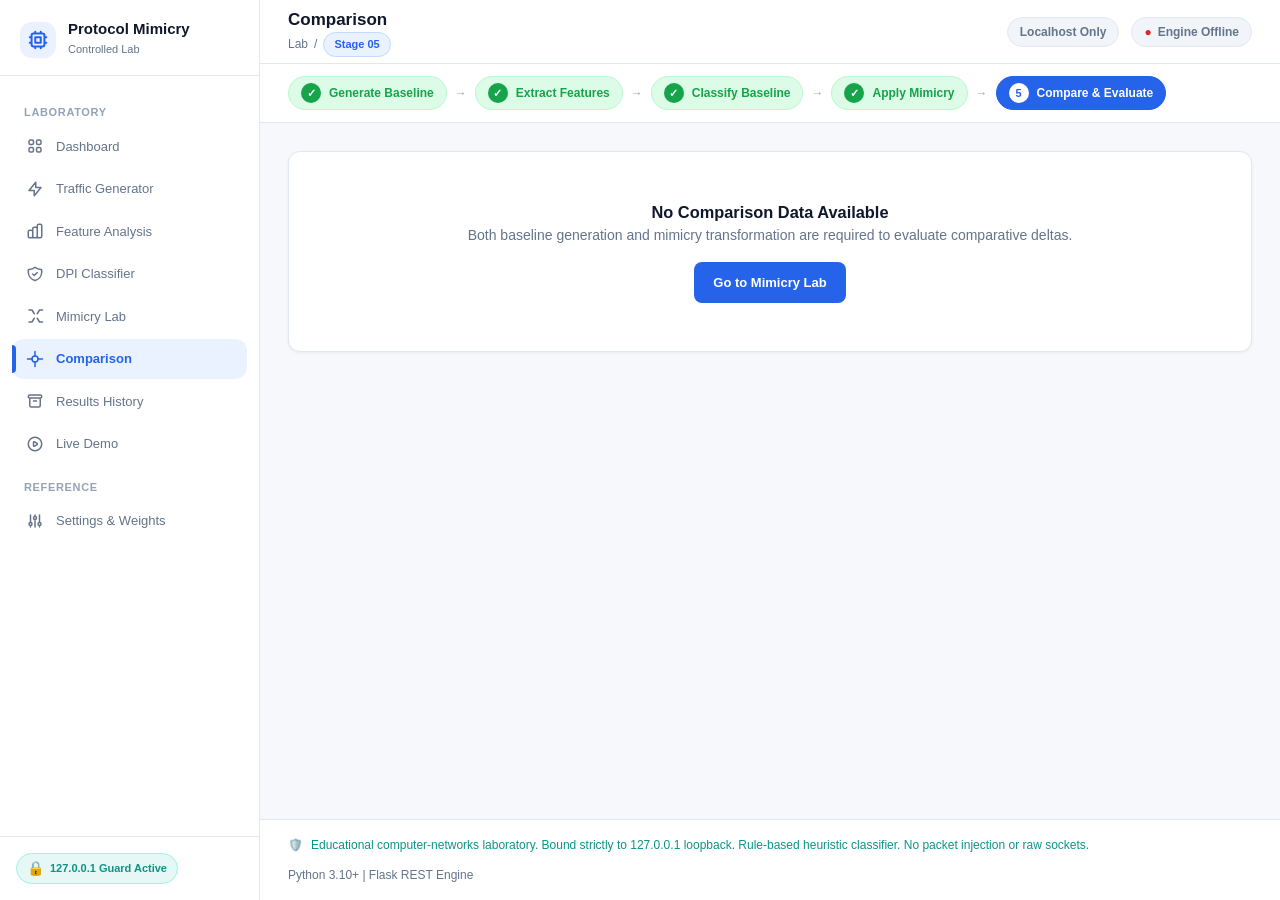
==== web/comparison.html @ 33af2df9 "The bugs and the piple errors changed" ====
<!DOCTYPE html>
<html lang="en">
<head>
  <meta charset="UTF-8">
  <meta name="viewport" content="width=device-width, initial-scale=1.0">
  <title>Comparison & Evaluation - Protocol Mimicry Engine</title>
  <link rel="stylesheet" href="css/style.css">
  <link rel="stylesheet" href="css/animations.css">
  <style>
    .side-card {
      padding: 20px;
      border-radius: var(--radius-md);
      border: 1px solid var(--border);
      background: var(--surface);
    }
  </style>
</head>
<body>
  <div class="app-container">
    <aside id="appSidebar" class="sidebar"></aside>

    <main class="main-content">
      <header id="appTopbar" class="topbar"></header>
      <div id="appStepper" class="pipeline-strip"></div>

      <div class="content-body fade-in" id="comparisonContent">
        <!-- Top Info Header -->
        <div style="display:flex; justify-content:space-between; align-items:center; margin-bottom:20px; flex-wrap:wrap; gap:12px;">
          <div>
            <h2 style="font-size:20px; font-weight:800;">Comparative Evaluation & Deception Analysis</h2>
            <p style="color:var(--text-muted); font-size:13px;">
              Experiment ID: <strong id="expIdBadge" class="mono" style="color:var(--primary);">-</strong>
            </p>
          </div>
          <div style="display:flex; gap:10px;">
            <a id="btnExportReport" target="_blank" href="#" class="btn btn-primary btn-sm">
              <svg width="15" height="15" fill="none" stroke="currentColor" viewBox="0 0 24 24"><path stroke-linecap="round" stroke-linejoin="round" stroke-width="2" d="M17 17h2a2 2 0 002-2v-4a2 2 0 00-2-2H5a2 2 0 00-2 2v4a2 2 0 002 2h2m2 4h6a2 2 0 002-2v-4a2 2 0 00-2-2H9a2 2 0 00-2 2v4a2 2 0 002 2zm8-12V5a2 2 0 00-2-2H9a2 2 0 00-2 2v4h10z"/></svg>
              Printable HTML Report
            </a>
            <a id="btnExportCSV" href="#" class="btn btn-secondary btn-sm">
              Export Deltas CSV
            </a>
          </div>
        </div>

        <!-- Big Verdict Banner -->
        <div id="verdictBanner" class="verdict-banner warning">
          Evaluating comparative verdict...
        </div>

        <!-- Side-by-Side Classification Cards -->
        <div style="display:grid; grid-template-columns:1fr 1fr; gap:20px; margin-bottom:24px;">
          <!-- Before Card -->
          <div class="side-card" style="border-top:4px solid #64748B;">
            <div style="font-size:11px; font-weight:700; text-transform:uppercase; color:var(--text-muted);">
              Baseline Transmission (Before)
            </div>
            <h3 id="beforeCategory" style="font-size:18px; font-weight:800; margin:6px 0; color:var(--text);">-</h3>
            <div id="beforeConfidence" style="font-size:13px; color:var(--text-muted);">-</div>
          </div>

          <!-- After Card -->
          <div class="side-card" style="border-top:4px solid var(--primary); background:#F8FAFC;">
            <div style="display:flex; justify-content:space-between; align-items:center;">
              <span style="font-size:11px; font-weight:700; text-transform:uppercase; color:var(--primary);">
                Mimicked Transmission (After)
              </span>
              <span class="badge badge-blue">Target: <span id="targetProfileName">-</span></span>
            </div>
            <h3 id="afterCategory" style="font-size:18px; font-weight:800; margin:6px 0; color:var(--primary);">-</h3>
            <div style="display:flex; justify-content:space-between; align-items:center; font-size:13px; color:var(--text-muted);">
              <span id="afterConfidence">-</span>
              <span>Similarity to Target: <strong id="similarityScore" style="color:var(--primary);">0%</strong></span>
            </div>
          </div>
        </div>

        <!-- Overlay Bar Chart -->
        <div class="card">
          <div class="card-header">
            <div>
              <h4 class="card-title">Before vs After Dimension Overlay</h4>
              <p class="card-subtitle">Direct visual comparison of statistical feature shifts</p>
            </div>
          </div>
          <div style="height:260px;">
            <canvas id="overlayChartCanvas"></canvas>
          </div>
        </div>

        <!-- Feature Delta Table -->
        <div class="card">
          <div class="card-header">
            <div>
              <h3 class="card-title">Feature-by-Feature Variance & Deltas</h3>
              <p class="card-subtitle">Exact physical measurements and percentage shifts across sockets</p>
            </div>
          </div>
          <div class="table-responsive">
            <table class="data-table">
              <thead>
                <tr>
                  <th style="width:30%;">Metric</th>
                  <th style="width:17%; text-align:right;">Baseline (Original)</th>
                  <th style="width:17%; text-align:right;">Mimicked (Transformed)</th>
                  <th style="width:18%; text-align:right;">Delta (Δ)</th>
                  <th style="width:18%; text-align:right;">Percent Shift</th>
                </tr>
              </thead>
              <tbody id="deltasTableBody">
                <tr><td colspan="5" style="text-align:center; padding:20px;">Loading deltas...</td></tr>
              </tbody>
            </table>
          </div>
        </div>

        <!-- Network Cost & Overhead Breakdown -->
        <div class="card">
          <div class="card-header">
            <div>
              <h3 class="card-title">Real Network Overhead Cost</h3>
              <p class="card-subtitle">Trade-offs measured over localhost transmission</p>
            </div>
          </div>
          <div class="metrics-grid">
            <div class="metric-card">
              <span class="metric-label">Extra Bandwidth Volume</span>
              <div id="ovhExtraBytes" class="metric-value" style="color:var(--warning);">+0%</div>
              <span class="metric-sub">Payload padding overhead</span>
            </div>
            <div class="metric-card">
              <span class="metric-label">Added Latency Delay</span>
              <div id="ovhAddedDelay" class="metric-value" style="color:var(--primary);">+0%</div>
              <span class="metric-sub">Pacing delays introduced</span>
            </div>
            <div class="metric-card">
              <span class="metric-label">Throughput Change</span>
              <div id="ovhThroughput" class="metric-value" style="color:var(--accent);">0%</div>
              <span class="metric-sub">Effective rate impact</span>
            </div>
          </div>
        </div>

        <!-- Action Links -->
        <div style="display:flex; justify-content:space-between; align-items:center; margin-top:20px;">
          <a href="mimicry.html" class="btn btn-secondary">← Back to Mimicry Lab</a>
          <a href="results.html" class="btn btn-primary btn-lg">View All Results & History →</a>
        </div>
      </div>

      <footer id="appFooter" class="app-footer"></footer>
    </main>
  </div>

  <script src="js/vendor/chart.umd.min.js"></script>
  <script type="module" src="js/comparison.js"></script>
</body>
</html>
---- web/css/style.css ----
/* ==========================================================================
   Protocol Mimicry Engine - Light Theme Design System
   SaaS Analytics / Professional Security Lab Aesthetic (Light Theme Only)
   ========================================================================== */

:root {
  --bg: #F6F8FC;
  --surface: #FFFFFF;
  --surface-alt: #F1F5F9;
  --surface-hover: #F8FAFC;
  --border: #E2E8F0;
  --border-strong: #CBD5E1;

  --text: #0F172A;
  --text-muted: #64748B;
  --text-light: #94A3B8;

  --primary: #2563EB;
  --primary-hover: #1D4ED8;
  --primary-soft: #EAF1FF;
  --primary-border: #BFDBFE;

  --accent: #0D9488;
  --accent-soft: #E6F7F5;
  --accent-border: #99F6E4;

  --success: #16A34A;
  --success-soft: #DCFCE7;
  --success-border: #BBF7D0;

  --warning: #D97706;
  --warning-soft: #FEF3C7;
  --warning-border: #FDE68A;

  --danger: #DC2626;
  --danger-soft: #FEE2E2;
  --danger-border: #FECACA;

  --radius-sm: 8px;
  --radius-md: 12px;
  --radius-lg: 16px;
  --radius-full: 9999px;

  --shadow-sm: 0 1px 3px rgba(15, 23, 42, 0.06);
  --shadow-md: 0 4px 12px rgba(15, 23, 42, 0.07);
  --shadow-lg: 0 10px 25px rgba(15, 23, 42, 0.08);
  --shadow-hover: 0 8px 24px rgba(37, 99, 235, 0.12);

  --sidebar-width: 260px;
  --topbar-height: 64px;

  --font-sans: 'Inter', -apple-system, BlinkMacSystemFont, "Segoe UI", Roboto, Helvetica, Arial, sans-serif;
  --font-mono: ui-monospace, SFMono-Regular, Menlo, Monaco, Consolas, "Liberation Mono", "Courier New", monospace;
}

* {
  box-sizing: border-box;
  margin: 0;
  padding: 0;
}

body {
  font-family: var(--font-sans);
  background-color: var(--bg);
  color: var(--text);
  line-height: 1.5;
  font-size: 14px;
  min-height: 100vh;
  display: flex;
}

/* --------------------------------------------------------------------------
   App Layout
   -------------------------------------------------------------------------- */
.app-container {
  display: flex;
  width: 100%;
  min-height: 100vh;
}

.sidebar {
  width: var(--sidebar-width);
  background: var(--surface);
  border-right: 1px solid var(--border);
  position: fixed;
  top: 0;
  bottom: 0;
  left: 0;
  z-index: 100;
  display: flex;
  flex-direction: column;
  overflow-y: auto;
  transition: transform 0.25s ease;
}

.main-content {
  margin-left: var(--sidebar-width);
  flex: 1;
  display: flex;
  flex-direction: column;
  min-width: 0;
}

/* --------------------------------------------------------------------------
   Sidebar
   -------------------------------------------------------------------------- */
.sidebar-header {
  padding: 20px 20px 16px 20px;
  border-bottom: 1px solid var(--border);
}

.brand {
  display: flex;
  align-items: center;
  gap: 12px;
  text-decoration: none;
}

.brand-icon {
  width: 36px;
  height: 36px;
  border-radius: var(--radius-md);
  background: var(--primary-soft);
  color: var(--primary);
  display: flex;
  align-items: center;
  justify-content: center;
  flex-shrink: 0;
}

.brand-text h1 {
  font-size: 15px;
  font-weight: 700;
  color: var(--text);
  line-height: 1.2;
}

.brand-text span {
  font-size: 11px;
  color: var(--text-muted);
  font-weight: 500;
}

.sidebar-nav {
  padding: 16px 12px;
  flex: 1;
}

.nav-section-title {
  font-size: 11px;
  text-transform: uppercase;
  letter-spacing: 0.06em;
  font-weight: 700;
  color: var(--text-light);
  padding: 12px 12px 6px 12px;
}

.nav-item {
  display: flex;
  align-items: center;
  gap: 12px;
  padding: 10px 14px;
  border-radius: var(--radius-md);
  color: var(--text-muted);
  text-decoration: none;
  font-size: 13px;
  font-weight: 500;
  margin-bottom: 3px;
  position: relative;
  transition: all 0.15s ease;
}

.nav-item:hover {
  background: var(--surface-alt);
  color: var(--text);
}

.nav-item.active {
  background: var(--primary-soft);
  color: var(--primary);
  font-weight: 600;
}

.nav-item.active::before {
  content: '';
  position: absolute;
  left: 0;
  top: 6px;
  bottom: 6px;
  width: 4px;
  background: var(--primary);
  border-radius: 0 var(--radius-sm) var(--radius-sm) 0;
}

.nav-item svg {
  width: 18px;
  height: 18px;
  flex-shrink: 0;
}

.sidebar-footer {
  padding: 16px;
  border-top: 1px solid var(--border);
  font-size: 12px;
  color: var(--text-muted);
  background: var(--surface);
}

.guard-pill {
  display: inline-flex;
  align-items: center;
  gap: 6px;
  background: var(--accent-soft);
  color: var(--accent);
  padding: 4px 10px;
  border-radius: var(--radius-full);
  font-size: 11px;
  font-weight: 600;
  border: 1px solid var(--accent-border);
}

/* --------------------------------------------------------------------------
   Topbar
   -------------------------------------------------------------------------- */
.topbar {
  height: var(--topbar-height);
  background: var(--surface);
  border-bottom: 1px solid var(--border);
  position: sticky;
  top: 0;
  z-index: 90;
  display: flex;
  align-items: center;
  justify-content: space-between;
  padding: 0 28px;
}

.topbar-left {
  display: flex;
  align-items: center;
  gap: 16px;
}

.mobile-menu-btn {
  display: none;
  background: none;
  border: none;
  color: var(--text);
  cursor: pointer;
  padding: 6px;
}

.page-title-block h2 {
  font-size: 17px;
  font-weight: 700;
  color: var(--text);
}

.breadcrumb {
  display: flex;
  align-items: center;
  gap: 6px;
  font-size: 12px;
  color: var(--text-muted);
}

.stage-badge {
  display: inline-flex;
  align-items: center;
  padding: 3px 10px;
  background: var(--primary-soft);
  color: var(--primary);
  font-size: 11px;
  font-weight: 600;
  border-radius: var(--radius-full);
  border: 1px solid var(--primary-border);
}

.topbar-right {
  display: flex;
  align-items: center;
  gap: 12px;
}

.status-chip {
  display: inline-flex;
  align-items: center;
  gap: 6px;
  padding: 5px 12px;
  border-radius: var(--radius-full);
  font-size: 12px;
  font-weight: 600;
  background: var(--surface-alt);
  color: var(--text-muted);
  border: 1px solid var(--border);
}

.status-chip.online {
  background: #F0FDF4;
  color: var(--success);
  border-color: var(--success-border);
}

.pulse-dot {
  width: 8px;
  height: 8px;
  border-radius: 50%;
  background: var(--success);
  box-shadow: 0 0 0 0 rgba(22, 163, 74, 0.4);
  animation: pulseDot 2s infinite;
}

/* --------------------------------------------------------------------------
   Pipeline Stepper Strip
   -------------------------------------------------------------------------- */
.pipeline-strip {
  background: var(--surface);
  border-bottom: 1px solid var(--border);
  padding: 12px 28px;
  display: flex;
  align-items: center;
  justify-content: space-between;
  overflow-x: auto;
}

.stepper {
  display: flex;
  align-items: center;
  gap: 8px;
  width: 100%;
}

.step-item {
  display: flex;
  align-items: center;
  gap: 8px;
  text-decoration: none;
  font-size: 12px;
  font-weight: 500;
  color: var(--text-muted);
  padding: 6px 12px;
  border-radius: var(--radius-full);
  background: var(--surface-alt);
  border: 1px solid var(--border);
  transition: all 0.15s ease;
  white-space: nowrap;
}

.step-item:hover {
  background: var(--primary-soft);
  color: var(--primary);
  border-color: var(--primary-border);
}

.step-item.active {
  background: var(--primary);
  color: #FFFFFF;
  border-color: var(--primary);
  font-weight: 600;
}

.step-item.completed {
  background: var(--success-soft);
  color: var(--success);
  border-color: var(--success-border);
  font-weight: 600;
}

.step-num {
  width: 20px;
  height: 20px;
  border-radius: 50%;
  display: inline-flex;
  align-items: center;
  justify-content: center;
  font-size: 11px;
  font-weight: 700;
  background: rgba(0, 0, 0, 0.06);
}

.step-item.active .step-num {
  background: #FFFFFF;
  color: var(--primary);
}

.step-item.completed .step-num {
  background: var(--success);
  color: #FFFFFF;
}

.step-arrow {
  color: var(--text-light);
  font-size: 12px;
}

/* --------------------------------------------------------------------------
   Page Body & Cards
   -------------------------------------------------------------------------- */
.content-body {
  padding: 28px;
  flex: 1;
}

.card {
  background: var(--surface);
  border: 1px solid var(--border);
  border-radius: var(--radius-md);
  box-shadow: var(--shadow-sm);
  padding: 24px;
  margin-bottom: 24px;
  transition: box-shadow 0.2s ease;
}

.card:hover {
  box-shadow: var(--shadow-md);
}

.card-header {
  display: flex;
  align-items: center;
  justify-content: space-between;
  margin-bottom: 20px;
  padding-bottom: 14px;
  border-bottom: 1px solid var(--border);
}

.card-title {
  font-size: 16px;
  font-weight: 700;
  color: var(--text);
  display: flex;
  align-items: center;
  gap: 10px;
}

.card-subtitle {
  font-size: 13px;
  color: var(--text-muted);
  margin-top: 2px;
}

/* Metric Cards Grid */
.metrics-grid {
  display: grid;
  grid-template-columns: repeat(auto-fit, minmax(220px, 1fr));
  gap: 18px;
  margin-bottom: 24px;
}

.metric-card {
  background: var(--surface);
  border: 1px solid var(--border);
  border-radius: var(--radius-md);
  padding: 20px;
  box-shadow: var(--shadow-sm);
  display: flex;
  flex-direction: column;
  transition: all 0.2s ease;
}

.metric-card:hover {
  transform: translateY(-2px);
  box-shadow: var(--shadow-hover);
}

.metric-label {
  font-size: 12px;
  font-weight: 600;
  color: var(--text-muted);
  text-transform: uppercase;
  letter-spacing: 0.04em;
  margin-bottom: 8px;
}

.metric-value {
  font-size: 26px;
  font-weight: 800;
  color: var(--text);
  line-height: 1.1;
  margin-bottom: 6px;
}

.metric-sub {
  font-size: 12px;
  color: var(--text-muted);
  display: flex;
  align-items: center;
  gap: 6px;
}

/* --------------------------------------------------------------------------
   Forms & Controls
   -------------------------------------------------------------------------- */
.form-grid {
  display: grid;
  grid-template-columns: repeat(auto-fit, minmax(280px, 1fr));
  gap: 18px;
}

.form-group {
  margin-bottom: 16px;
}

.form-label {
  display: block;
  font-size: 13px;
  font-weight: 600;
  color: var(--text);
  margin-bottom: 6px;
}

.form-helper {
  font-size: 12px;
  color: var(--text-muted);
  margin-top: 4px;
}

.form-input, .form-select, .form-textarea {
  width: 100%;
  padding: 10px 14px;
  font-size: 14px;
  font-family: inherit;
  color: var(--text);
  background: var(--surface);
  border: 1px solid var(--border);
  border-radius: var(--radius-sm);
  outline: none;
  transition: border-color 0.15s ease, box-shadow 0.15s ease;
}

.form-input:focus, .form-select:focus, .form-textarea:focus {
  border-color: var(--primary);
  box-shadow: 0 0 0 3px rgba(37, 99, 235, 0.15);
}

.form-textarea {
  resize: vertical;
  min-height: 100px;
}

/* Buttons */
.btn {
  display: inline-flex;
  align-items: center;
  justify-content: center;
  gap: 8px;
  padding: 10px 18px;
  font-size: 13px;
  font-weight: 600;
  border-radius: var(--radius-sm);
  border: 1px solid transparent;
  cursor: pointer;
  text-decoration: none;
  transition: all 0.15s ease;
}

.btn-primary {
  background: var(--primary);
  color: #FFFFFF;
}

.btn-primary:hover {
  background: var(--primary-hover);
  box-shadow: 0 4px 12px rgba(37, 99, 235, 0.25);
}

.btn-secondary {
  background: var(--surface-alt);
  color: var(--text);
  border-color: var(--border);
}

.btn-secondary:hover {
  background: #E2E8F0;
}

.btn-accent {
  background: var(--accent);
  color: #FFFFFF;
}

.btn-accent:hover {
  background: #0F766E;
}

.btn-danger {
  background: var(--danger-soft);
  color: var(--danger);
  border-color: var(--danger-border);
}

.btn-danger:hover {
  background: var(--danger);
  color: #FFFFFF;
}

.btn-sm {
  padding: 6px 12px;
  font-size: 12px;
}

.btn-lg {
  padding: 14px 24px;
  font-size: 15px;
  border-radius: var(--radius-md);
}

/* Switch / Toggles */
.toggle-wrapper {
  display: flex;
  align-items: center;
  justify-content: space-between;
  padding: 14px;
  border: 1px solid var(--border);
  border-radius: var(--radius-sm);
  background: var(--surface-alt);
  margin-bottom: 10px;
}

.toggle-switch {
  position: relative;
  display: inline-block;
  width: 44px;
  height: 24px;
}

.toggle-switch input {
  opacity: 0;
  width: 0;
  height: 0;
}

.slider-round {
  position: absolute;
  cursor: pointer;
  top: 0;
  left: 0;
  right: 0;
  bottom: 0;
  background-color: #CBD5E1;
  transition: 0.25s;
  border-radius: 24px;
}

.slider-round:before {
  position: absolute;
  content: "";
  height: 18px;
  width: 18px;
  left: 3px;
  bottom: 3px;
  background-color: white;
  transition: 0.25s;
  border-radius: 50%;
}

input:checked + .slider-round {
  background-color: var(--primary);
}

input:checked + .slider-round:before {
  transform: translateX(20px);
}

/* --------------------------------------------------------------------------
   Tables
   -------------------------------------------------------------------------- */
.table-responsive {
  width: 100%;
  overflow-x: auto;
}

.data-table {
  width: 100%;
  border-collapse: collapse;
  font-size: 13px;
}

.data-table th {
  background: var(--surface-alt);
  color: var(--text-muted);
  font-weight: 600;
  text-align: left;
  padding: 10px 14px;
  border-bottom: 1px solid var(--border);
  white-space: nowrap;
}

.data-table td {
  padding: 12px 14px;
  border-bottom: 1px solid var(--border);
  color: var(--text);
}

.data-table tr:hover td {
  background: var(--surface-hover);
}

.data-table td.mono {
  font-family: var(--font-mono);
  font-size: 12px;
}

/* --------------------------------------------------------------------------
   Badges, Banners & Proof Boxes
   -------------------------------------------------------------------------- */
.badge {
  display: inline-flex;
  align-items: center;
  gap: 4px;
  padding: 3px 8px;
  border-radius: var(--radius-full);
  font-size: 11px;
  font-weight: 600;
}

.badge-blue { background: var(--primary-soft); color: var(--primary); border: 1px solid var(--primary-border); }
.badge-green { background: var(--success-soft); color: var(--success); border: 1px solid var(--success-border); }
.badge-amber { background: var(--warning-soft); color: var(--warning); border: 1px solid var(--warning-border); }
.badge-red { background: var(--danger-soft); color: var(--danger); border: 1px solid var(--danger-border); }
.badge-gray { background: var(--surface-alt); color: var(--text-muted); border: 1px solid var(--border); }

.verdict-banner {
  padding: 16px 20px;
  border-radius: var(--radius-md);
  margin-bottom: 24px;
  display: flex;
  align-items: center;
  gap: 16px;
  font-size: 14px;
  font-weight: 600;
}

.verdict-banner.success {
  background: #F0FDF4;
  border: 1px solid var(--success-border);
  color: var(--success);
}

.verdict-banner.warning {
  background: #FFFBEB;
  border: 1px solid var(--warning-border);
  color: var(--warning);
}

.verdict-banner.danger {
  background: #FEF2F2;
  border: 1px solid var(--danger-border);
  color: var(--danger);
}

.proof-box {
  background: #F8FAFC;
  border: 1px solid var(--border);
  border-radius: var(--radius-md);
  padding: 16px;
  margin-top: 16px;
}

/* --------------------------------------------------------------------------
   Packet Flow Animation Canvas Container
   -------------------------------------------------------------------------- */
.packet-flow-container {
  background: #FFFFFF;
  border: 1px solid var(--border);
  border-radius: var(--radius-md);
  padding: 16px;
  margin-bottom: 20px;
  position: relative;
}

.packet-flow-header {
  display: flex;
  justify-content: space-between;
  align-items: center;
  margin-bottom: 12px;
}

.flow-node {
  padding: 6px 14px;
  border-radius: var(--radius-sm);
  font-weight: 700;
  font-size: 12px;
  display: inline-flex;
  align-items: center;
  gap: 6px;
}

.flow-node.client { background: var(--primary-soft); color: var(--primary); border: 1px solid var(--primary-border); }
.flow-node.server { background: var(--accent-soft); color: var(--accent); border: 1px solid var(--accent-border); }

canvas#flowCanvas {
  width: 100%;
  height: 80px;
  display: block;
  background: #F8FAFC;
  border-radius: var(--radius-sm);
}

/* --------------------------------------------------------------------------
   Progress Bar
   -------------------------------------------------------------------------- */
.progress-container {
  width: 100%;
  height: 8px;
  background: var(--surface-alt);
  border-radius: var(--radius-full);
  overflow: hidden;
  margin: 10px 0;
}

.progress-bar {
  height: 100%;
  background: var(--primary);
  width: 0%;
  border-radius: var(--radius-full);
  transition: width 0.2s ease;
}

/* --------------------------------------------------------------------------
   Footer Safety Notice
   -------------------------------------------------------------------------- */
.app-footer {
  margin-top: auto;
  background: var(--surface);
  border-top: 1px solid var(--border);
  padding: 16px 28px;
  font-size: 12px;
  color: var(--text-muted);
  display: flex;
  align-items: center;
  justify-content: space-between;
  flex-wrap: wrap;
  gap: 12px;
}

.safety-notice {
  display: flex;
  align-items: center;
  gap: 8px;
  color: var(--accent);
  font-weight: 500;
}

/* --------------------------------------------------------------------------
   Toast Notifications
   -------------------------------------------------------------------------- */
.toast-container {
  position: fixed;
  top: 20px;
  right: 20px;
  z-index: 1000;
  display: flex;
  flex-direction: column;
  gap: 10px;
}

.toast {
  background: var(--surface);
  border: 1px solid var(--border);
  border-radius: var(--radius-md);
  padding: 12px 18px;
  box-shadow: var(--shadow-lg);
  font-size: 13px;
  font-weight: 500;
  color: var(--text);
  display: flex;
  align-items: center;
  gap: 10px;
  min-width: 280px;
  animation: toastSlideIn 0.3s ease;
}

.toast.success { border-left: 4px solid var(--success); }
.toast.error { border-left: 4px solid var(--danger); }
.toast.info { border-left: 4px solid var(--primary); }

/* --------------------------------------------------------------------------
   Responsive Breakpoints
   -------------------------------------------------------------------------- */
@media (max-width: 1024px) {
  .sidebar {
    transform: translateX(-100%);
  }
  .sidebar.open {
    transform: translateX(0);
  }
  .main-content {
    margin-left: 0;
  }
  .mobile-menu-btn {
    display: inline-flex;
  }
}

@media (max-width: 640px) {
  .topbar {
    padding: 0 16px;
  }
  .content-body {
    padding: 16px;
  }
  .metrics-grid {
    grid-template-columns: 1fr;
  }
  .pipeline-strip {
    padding: 10px 16px;
  }
}
---- web/css/animations.css ----
/* ==========================================================================
   Protocol Mimicry Engine - Micro-Animations & Dynamic Feedback
   Respects prefers-reduced-motion
   ========================================================================== */

@keyframes fadeInSlideUp {
  from {
    opacity: 0;
    transform: translateY(12px);
  }
  to {
    opacity: 1;
    transform: translateY(0);
  }
}

@keyframes pulseDot {
  0% {
    box-shadow: 0 0 0 0 rgba(22, 163, 74, 0.5);
  }
  70% {
    box-shadow: 0 0 0 6px rgba(22, 163, 74, 0);
  }
  100% {
    box-shadow: 0 0 0 0 rgba(22, 163, 74, 0);
  }
}

@keyframes toastSlideIn {
  from {
    opacity: 0;
    transform: translateX(40px);
  }
  to {
    opacity: 1;
    transform: translateX(0);
  }
}

@keyframes rowSlideIn {
  from {
    opacity: 0;
    transform: translateX(-8px);
  }
  to {
    opacity: 1;
    transform: translateX(0);
  }
}

@keyframes shimmer {
  0% {
    background-position: -200% 0;
  }
  100% {
    background-position: 200% 0;
  }
}

@keyframes flowMovingDot {
  0% {
    left: 0%;
  }
  100% {
    left: 100%;
  }
}

.fade-in {
  animation: fadeInSlideUp 0.35s cubic-bezier(0.16, 1, 0.3, 1) forwards;
}

.stagger-1 { animation: fadeInSlideUp 0.3s ease 0.05s forwards; opacity: 0; }
.stagger-2 { animation: fadeInSlideUp 0.3s ease 0.10s forwards; opacity: 0; }
.stagger-3 { animation: fadeInSlideUp 0.3s ease 0.15s forwards; opacity: 0; }
.stagger-4 { animation: fadeInSlideUp 0.3s ease 0.20s forwards; opacity: 0; }

.trace-row-new {
  animation: rowSlideIn 0.25s ease forwards;
}

.skeleton {
  background: linear-gradient(90deg, #F1F5F9 25%, #E2E8F0 50%, #F1F5F9 75%);
  background-size: 200% 100%;
  animation: shimmer 1.5s infinite;
  border-radius: var(--radius-sm);
}

/* Semi-circle Gauge Animation Container */
.gauge-wrapper {
  position: relative;
  width: 220px;
  height: 110px;
  margin: 0 auto 16px auto;
  overflow: hidden;
}

.gauge-canvas {
  width: 220px;
  height: 110px;
}

.gauge-center-val {
  position: absolute;
  bottom: 0;
  left: 0;
  right: 0;
  text-align: center;
  font-size: 26px;
  font-weight: 800;
  color: var(--text);
  line-height: 1;
}

.gauge-center-label {
  position: absolute;
  bottom: 24px;
  left: 0;
  right: 0;
  text-align: center;
  font-size: 11px;
  font-weight: 600;
  text-transform: uppercase;
  color: var(--text-muted);
}

/* Live moving dot along connector line */
.pipeline-connector-line {
  position: relative;
  height: 2px;
  background: var(--border);
  flex: 1;
  margin: 0 8px;
  overflow: hidden;
}

.pipeline-connector-line.active::after {
  content: '';
  position: absolute;
  top: -3px;
  width: 8px;
  height: 8px;
  border-radius: 50%;
  background: var(--primary);
  animation: flowMovingDot 1.2s linear infinite;
}

/* Reduced motion preference */
@media (prefers-reduced-motion: reduce) {
  *, ::before, ::after {
    animation-duration: 0.01ms !important;
    animation-iteration-count: 1 !important;
    transition-duration: 0.01ms !important;
    scroll-behavior: auto !important;
  }
}
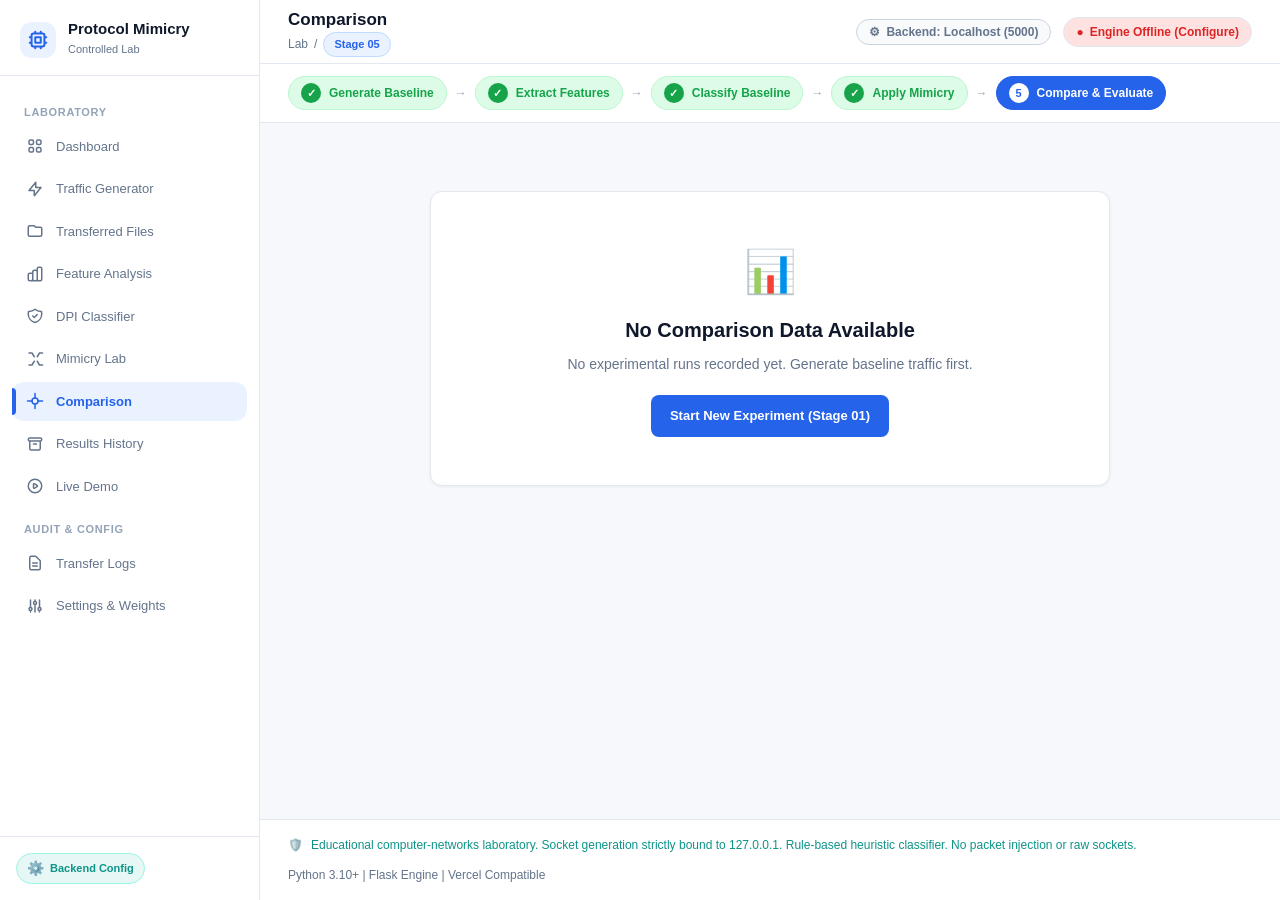
==== commit 98305799: "Deployment Rendering" ====
--- a/web/comparison.html
+++ b/web/comparison.html
@@ -32,7 +32,11 @@
               Experiment ID: <strong id="expIdBadge" class="mono" style="color:var(--primary);">-</strong>
             </p>
           </div>
-          <div style="display:flex; gap:10px;">
+          <div style="display:flex; gap:10px; align-items:center; flex-wrap:wrap;">
+            <div style="display:flex; align-items:center; gap:6px;">
+              <label for="comparisonExpSelector" style="font-size:12px; font-weight:600; color:var(--text-muted);">Select Run:</label>
+              <select id="comparisonExpSelector" class="form-control" style="width:auto; max-width:240px; padding:6px 10px; font-size:12px; font-weight:600;"></select>
+            </div>
             <a id="btnExportReport" target="_blank" href="#" class="btn btn-primary btn-sm">
               <svg width="15" height="15" fill="none" stroke="currentColor" viewBox="0 0 24 24"><path stroke-linecap="round" stroke-linejoin="round" stroke-width="2" d="M17 17h2a2 2 0 002-2v-4a2 2 0 00-2-2H5a2 2 0 00-2 2v4a2 2 0 002 2h2m2 4h6a2 2 0 002-2v-4a2 2 0 00-2-2H9a2 2 0 00-2 2v4a2 2 0 002 2zm8-12V5a2 2 0 00-2-2H9a2 2 0 00-2 2v4h10z"/></svg>
               Printable HTML Report
--- a/web/css/style.css
+++ b/web/css/style.css
@@ -907,3 +907,76 @@
     padding: 10px 16px;
   }
 }
+
+/* --------------------------------------------------------------------------
+   File Transfer & Dropzone Component
+   -------------------------------------------------------------------------- */
+.file-dropzone {
+  border: 2px dashed var(--border-strong);
+  border-radius: var(--radius-md);
+  padding: 32px 20px;
+  text-align: center;
+  cursor: pointer;
+  transition: all 0.2s ease;
+  background: var(--surface);
+}
+
+.file-dropzone:hover,
+.file-dropzone.drag-over {
+  border-color: var(--primary);
+  background: var(--primary-soft);
+}
+
+.proto-toggle {
+  border: 2px solid var(--border);
+  background: var(--surface);
+  border-radius: var(--radius-md);
+  color: var(--text);
+  cursor: pointer;
+  transition: all 0.2s ease;
+}
+
+.proto-toggle:hover {
+  border-color: var(--primary-border);
+  background: var(--surface-hover);
+}
+
+.proto-toggle.active {
+  border-color: var(--primary) !important;
+  background: var(--primary-soft) !important;
+  color: var(--primary) !important;
+  font-weight: 700 !important;
+  box-shadow: 0 0 0 1px var(--primary);
+}
+
+.category-pill {
+  border-radius: var(--radius-full);
+  padding: 6px 14px;
+  font-size: 12px;
+  font-weight: 600;
+  border: 1px solid var(--border);
+  background: var(--surface);
+  color: var(--text);
+  cursor: pointer;
+  transition: all 0.15s ease;
+}
+
+.category-pill:hover {
+  border-color: var(--primary);
+  color: var(--primary);
+  background: var(--primary-soft);
+}
+
+.category-pill.active {
+  background: var(--primary);
+  color: #FFFFFF;
+  border-color: var(--primary);
+}
+
+.node-status-card {
+  background: var(--surface);
+  border: 1px solid var(--border);
+  border-radius: var(--radius-md);
+  padding: 14px;
+  box-shadow: var(--shadow-sm);
+}
